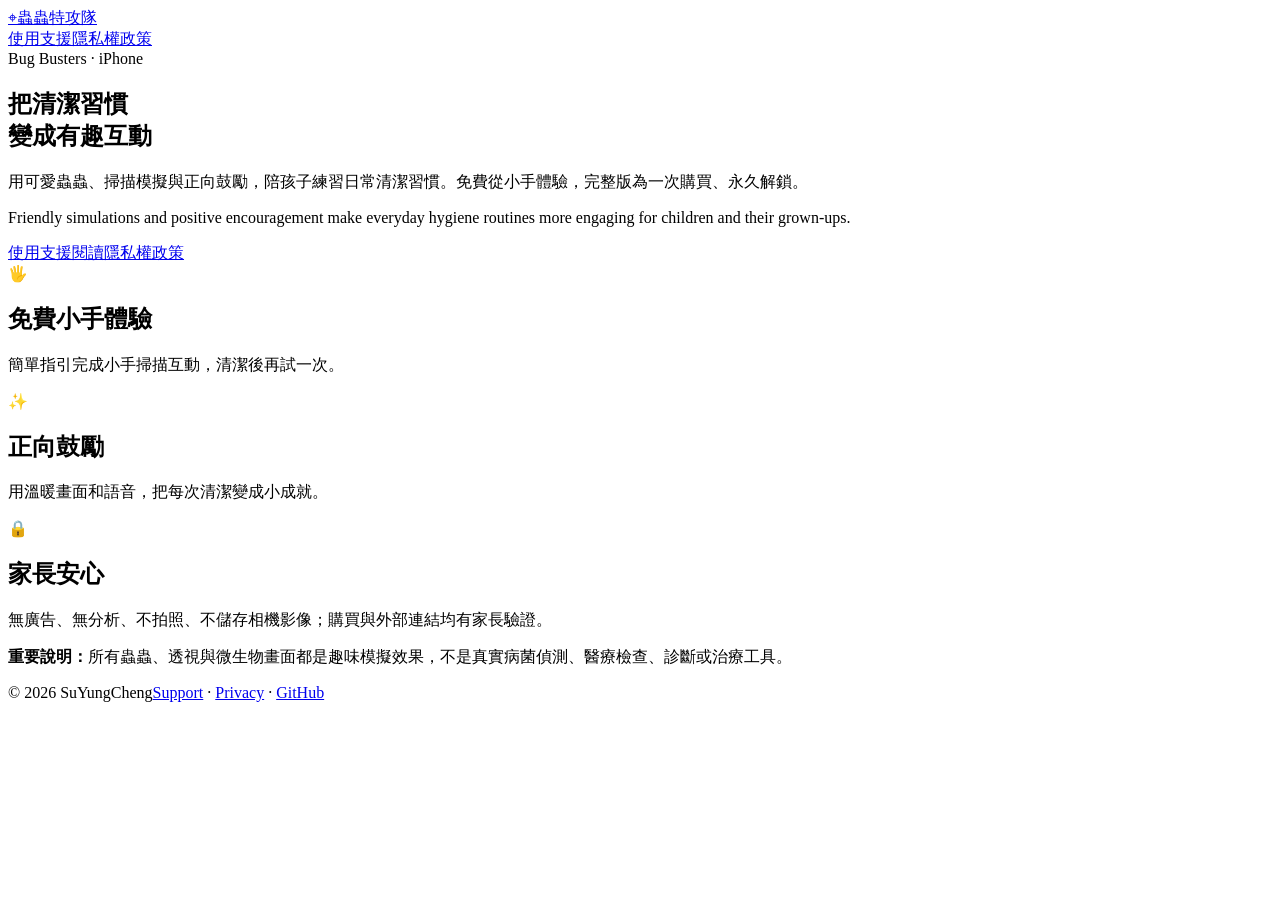
==== index.html @ f17ab169 "Add index.html" ====
<!doctype html>
<html lang="zh-Hant">
<head>
  <meta charset="utf-8">
  <meta name="viewport" content="width=device-width, initial-scale=1">
  <meta name="description" content="蟲蟲特攻隊 Bug Busters：兒童清潔習慣互動體驗。">
  <title>蟲蟲特攻隊 · Bug Busters</title>
  <link rel="stylesheet" href="assets/styles.css">
</head>
<body>
  <div class="shell">
    <header>
      <a class="brand" href="./"><span class="mark" aria-hidden="true">⌖</span><span>蟲蟲特攻隊</span></a>
      <nav aria-label="Main navigation"><a href="support/">使用支援</a><a href="privacy/">隱私權政策</a></nav>
    </header>
    <main>
      <section class="hero">
        <div class="eyebrow">Bug Busters · iPhone</div>
        <h1>把清潔習慣<br>變成有趣互動</h1>
        <p class="lede">用可愛蟲蟲、掃描模擬與正向鼓勵，陪孩子練習日常清潔習慣。免費從小手體驗，完整版為一次購買、永久解鎖。</p>
        <p class="lede">Friendly simulations and positive encouragement make everyday hygiene routines more engaging for children and their grown-ups.</p>
        <div class="actions"><a class="button" href="support/">使用支援</a><a class="button secondary" href="privacy/">閱讀隱私權政策</a></div>
      </section>
      <section class="grid" aria-label="Features">
        <article class="card"><div class="icon" aria-hidden="true">🖐️</div><h2>免費小手體驗</h2><p>簡單指引完成小手掃描互動，清潔後再試一次。</p></article>
        <article class="card"><div class="icon" aria-hidden="true">✨</div><h2>正向鼓勵</h2><p>用溫暖畫面和語音，把每次清潔變成小成就。</p></article>
        <article class="card"><div class="icon" aria-hidden="true">🔒</div><h2>家長安心</h2><p>無廣告、無分析、不拍照、不儲存相機影像；購買與外部連結均有家長驗證。</p></article>
      </section>
      <p class="notice"><strong>重要說明：</strong>所有蟲蟲、透視與微生物畫面都是趣味模擬效果，不是真實病菌偵測、醫療檢查、診斷或治療工具。</p>
    </main>
    <footer><div class="row"><span>© 2026 SuYungCheng</span><span><a href="support/">Support</a> · <a href="privacy/">Privacy</a> · <a href="https://github.com/SuYungCheng">GitHub</a></span></div></footer>
  </div>
</body>
</html>
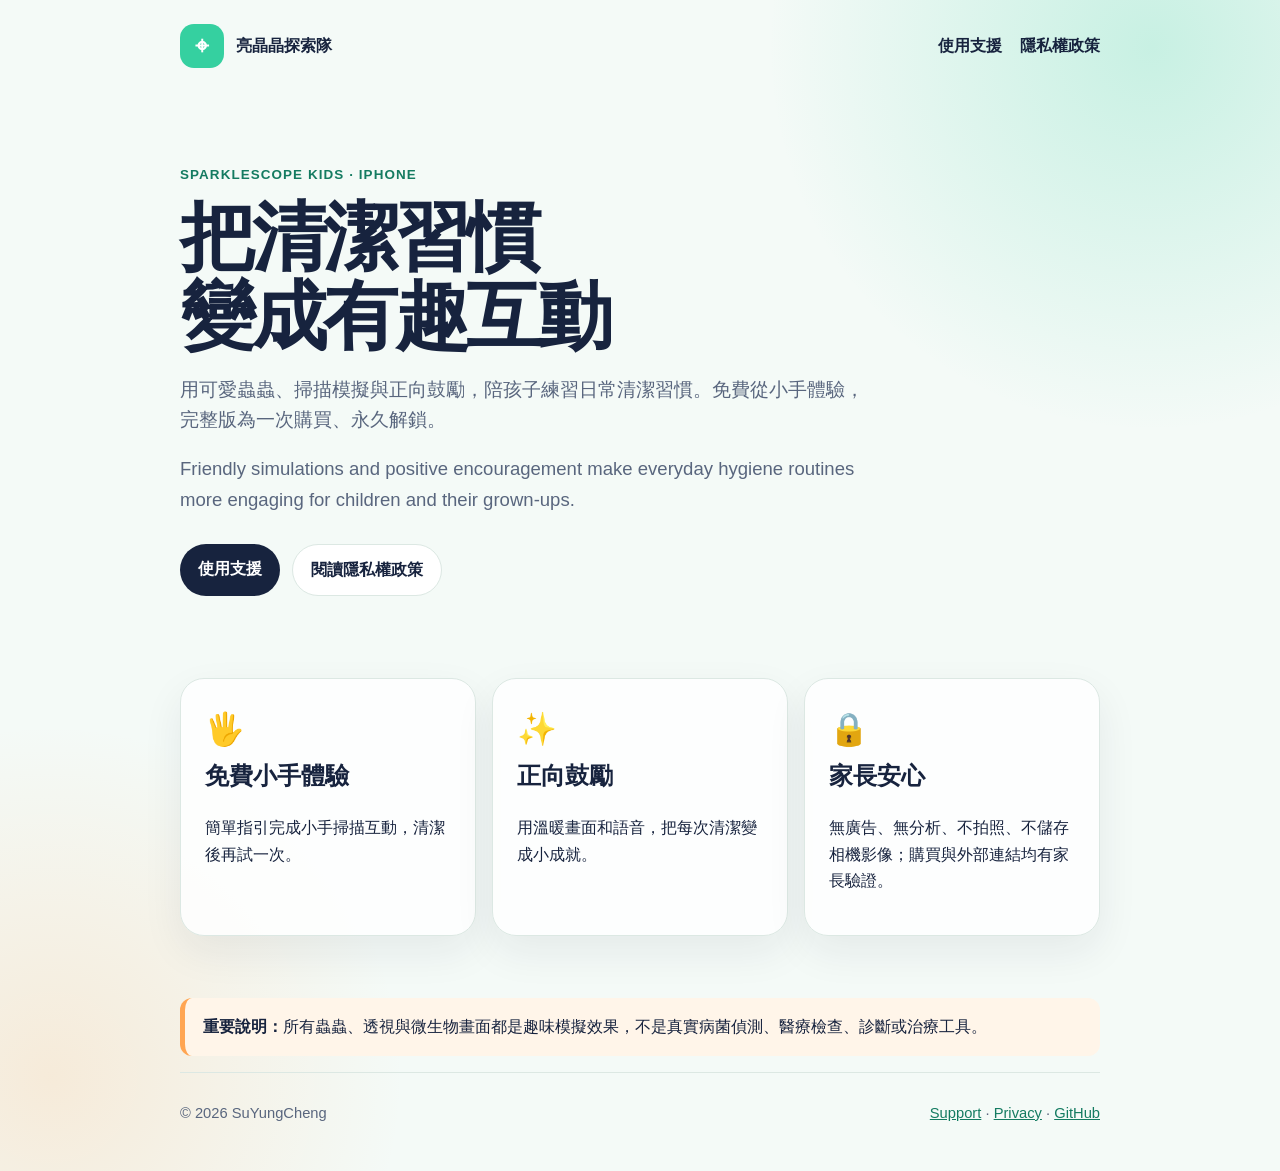
==== commit a570a33c: "Rename app to SparkleScope Kids" ====
--- a/index.html
+++ b/index.html
@@ -3,19 +3,19 @@
 <head>
   <meta charset="utf-8">
   <meta name="viewport" content="width=device-width, initial-scale=1">
-  <meta name="description" content="蟲蟲特攻隊 Bug Busters：兒童清潔習慣互動體驗。">
-  <title>蟲蟲特攻隊 · Bug Busters</title>
+  <meta name="description" content="亮晶晶探索隊 SparkleScope Kids：兒童清潔習慣互動體驗。">
+  <title>亮晶晶探索隊 · SparkleScope Kids</title>
   <link rel="stylesheet" href="assets/styles.css">
 </head>
 <body>
   <div class="shell">
     <header>
-      <a class="brand" href="./"><span class="mark" aria-hidden="true">⌖</span><span>蟲蟲特攻隊</span></a>
+      <a class="brand" href="./"><span class="mark" aria-hidden="true">⌖</span><span>亮晶晶探索隊</span></a>
       <nav aria-label="Main navigation"><a href="support/">使用支援</a><a href="privacy/">隱私權政策</a></nav>
     </header>
     <main>
       <section class="hero">
-        <div class="eyebrow">Bug Busters · iPhone</div>
+        <div class="eyebrow">SparkleScope Kids · iPhone</div>
         <h1>把清潔習慣<br>變成有趣互動</h1>
         <p class="lede">用可愛蟲蟲、掃描模擬與正向鼓勵，陪孩子練習日常清潔習慣。免費從小手體驗，完整版為一次購買、永久解鎖。</p>
         <p class="lede">Friendly simulations and positive encouragement make everyday hygiene routines more engaging for children and their grown-ups.</p>
--- a/assets/styles.css
+++ b/assets/styles.css
@@ -0,0 +1,74 @@
+:root {
+  color-scheme: light;
+  --navy: #17233e;
+  --mint: #35d0a0;
+  --mint-dark: #147b61;
+  --orange: #ffa552;
+  --paper: #f4faf7;
+  --muted: #59667e;
+  --line: #dce8e3;
+  --white: #ffffff;
+}
+
+* { box-sizing: border-box; }
+
+html { scroll-behavior: smooth; }
+
+body {
+  margin: 0;
+  color: var(--navy);
+  background:
+    radial-gradient(circle at 90% 4%, rgba(53, 208, 160, .23), transparent 24rem),
+    radial-gradient(circle at 4% 92%, rgba(255, 165, 82, .18), transparent 22rem),
+    var(--paper);
+  font-family: -apple-system, BlinkMacSystemFont, "Segoe UI", "Noto Sans TC", sans-serif;
+  line-height: 1.65;
+}
+
+a { color: var(--mint-dark); }
+a:hover { color: #0e604b; }
+
+.shell { width: min(100% - 32px, 920px); margin: 0 auto; }
+
+header {
+  display: flex;
+  align-items: center;
+  justify-content: space-between;
+  gap: 20px;
+  padding: 24px 0;
+}
+
+.brand { display: flex; align-items: center; gap: 12px; color: var(--navy); text-decoration: none; font-weight: 900; }
+.mark { display: grid; place-items: center; width: 44px; height: 44px; border-radius: 14px; color: white; background: var(--mint); font-size: 24px; }
+nav { display: flex; gap: 18px; flex-wrap: wrap; }
+nav a { color: var(--navy); text-decoration: none; font-weight: 700; }
+
+.hero { padding: 72px 0 54px; }
+.eyebrow { color: var(--mint-dark); font-size: .84rem; font-weight: 900; letter-spacing: .08em; text-transform: uppercase; }
+h1 { max-width: 760px; margin: 12px 0 18px; font-size: clamp(2.45rem, 7vw, 4.7rem); line-height: 1.05; letter-spacing: -.045em; }
+.lede { max-width: 700px; color: var(--muted); font-size: 1.16rem; }
+
+.actions { display: flex; flex-wrap: wrap; gap: 12px; margin-top: 28px; }
+.button { display: inline-block; padding: 12px 18px; border-radius: 999px; background: var(--navy); color: white; text-decoration: none; font-weight: 800; }
+.button.secondary { background: white; color: var(--navy); border: 1px solid var(--line); }
+
+.grid { display: grid; grid-template-columns: repeat(3, 1fr); gap: 16px; margin: 28px 0 62px; }
+.card { padding: 24px; border: 1px solid var(--line); border-radius: 24px; background: rgba(255, 255, 255, .86); box-shadow: 0 16px 42px rgba(23, 35, 62, .07); }
+.card h2, .card h3 { margin-top: 0; }
+.icon { font-size: 2rem; }
+
+main.article { padding: 42px 0 70px; }
+.article-card { padding: clamp(24px, 5vw, 52px); border: 1px solid var(--line); border-radius: 28px; background: rgba(255,255,255,.92); box-shadow: 0 18px 60px rgba(23,35,62,.08); }
+.article-card h1 { font-size: clamp(2rem, 6vw, 3.5rem); }
+.article-card h2 { margin-top: 2.2rem; padding-top: .7rem; border-top: 1px solid var(--line); }
+.notice { padding: 16px 18px; border-left: 5px solid var(--orange); border-radius: 12px; background: #fff5e9; }
+.lang-jump { display: flex; gap: 12px; flex-wrap: wrap; margin: 20px 0 30px; }
+
+footer { padding: 28px 0 46px; color: var(--muted); border-top: 1px solid var(--line); font-size: .92rem; }
+footer .row { display: flex; justify-content: space-between; gap: 20px; flex-wrap: wrap; }
+
+@media (max-width: 720px) {
+  header { align-items: flex-start; flex-direction: column; }
+  .hero { padding-top: 44px; }
+  .grid { grid-template-columns: 1fr; }
+}
